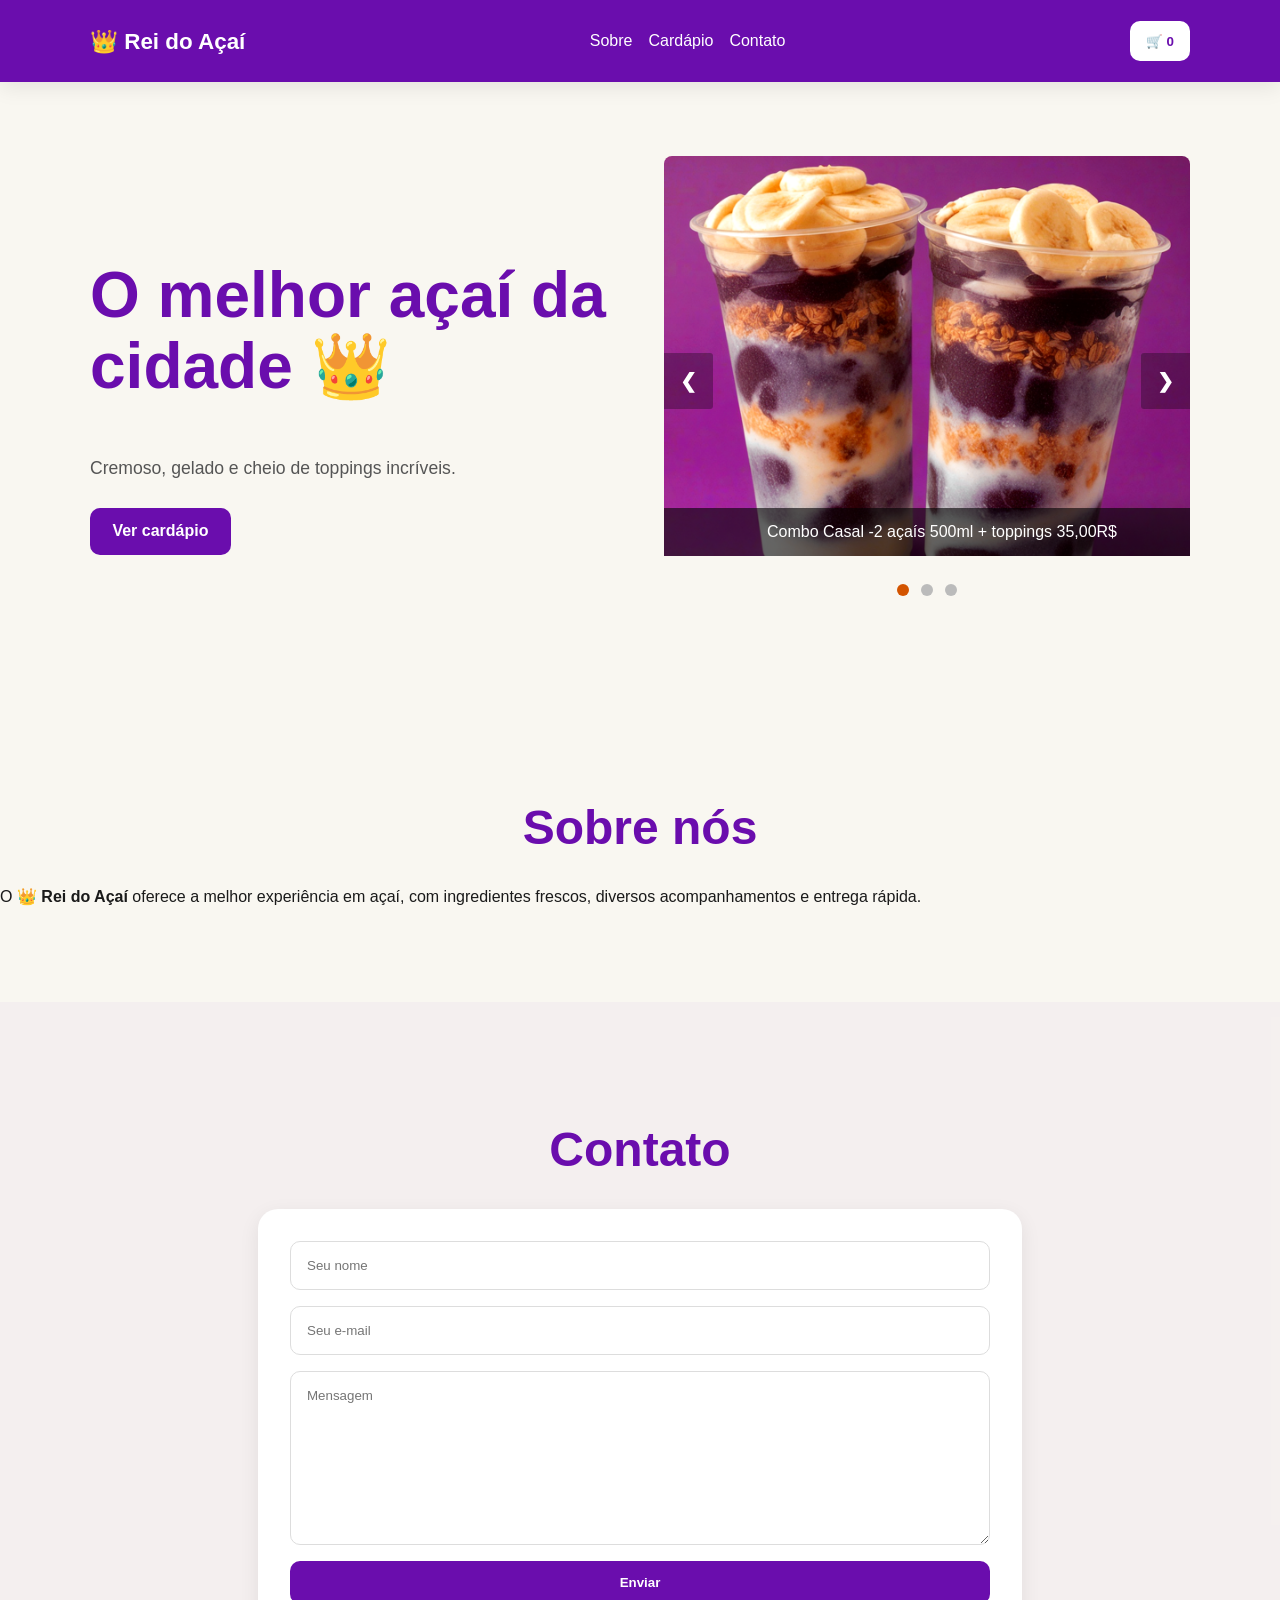
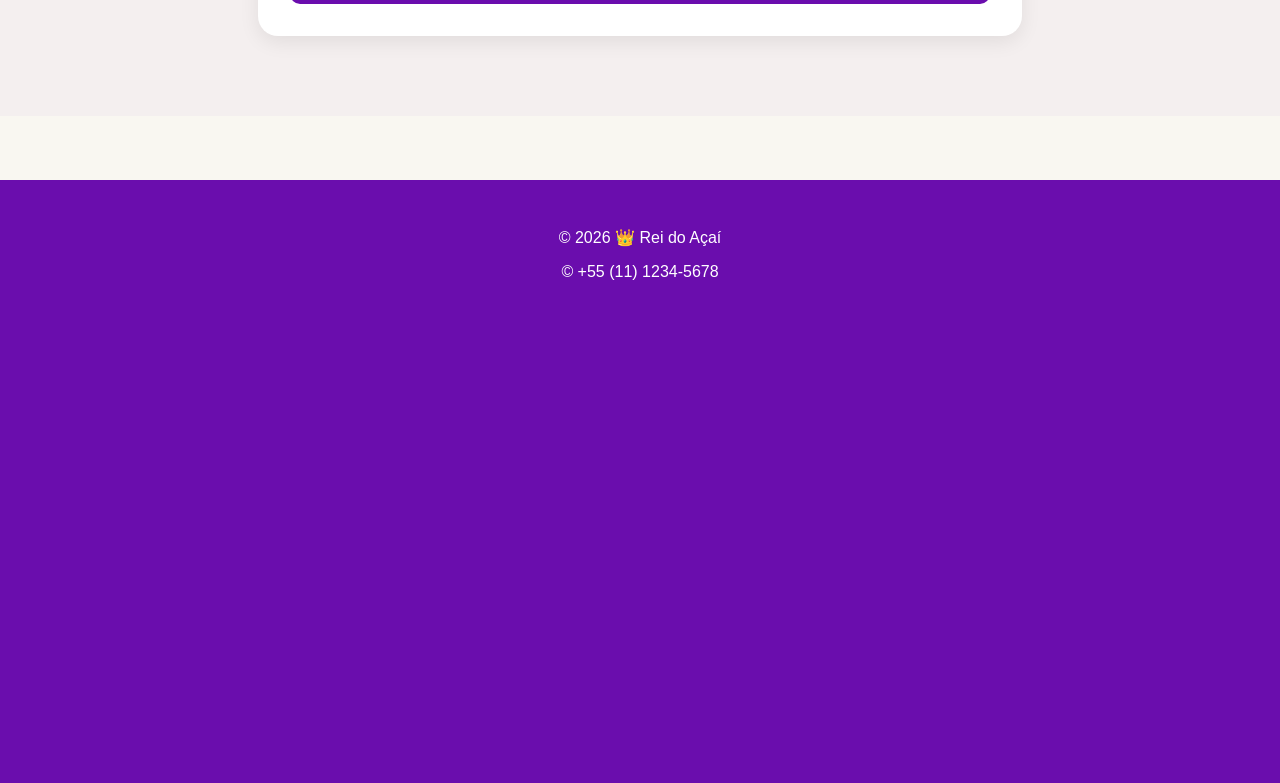
==== index.html @ 5f9c90d5 "Add files via upload" ====
<!DOCTYPE html>
<html lang="pt-BR">
<head>
  <meta charset="UTF-8">
  <meta name="viewport" content="width=device-width, initial-scale=1.0">
  <title>👑 Rei do Açaí</title>

  <link rel="stylesheet" href="css/style.css">
</head>
<body>

<header class="site-header">
  <div class="container header-inner">

    <a href="index.html" class="logo">👑 Rei do Açaí</a>

    <nav>
      <ul class="nav-list">
        <li><a href="#sobre">Sobre</a></li>
        <li><a href="cardapio.html">Cardápio</a></li>
        <li><a href="#contato">Contato</a></li>
      </ul>
    </nav>

    <button class="cart-btn" id="abrir-carrinho">
      🛒 <span id="cart-count">0</span>
    </button>

  </div>
</header>

<main>

<section class="hero">
  <div class="container hero-grid">

    <div>
      <h1>O melhor açaí da cidade 👑</h1>

      <p class="lead">
        Cremoso, gelado e cheio de toppings incríveis.
      </p>

      <a href="cardapio.html" class="btn">
        Ver cardápio
      </a>
    </div>

    <div class="carousel-container">

    <!-- Slide 1 -->
    <div class="slide fade">
        <img src="img/promocao-casal.png" alt="Promoção 1">
        <div class="caption">Combo Casal -2 açaís 500ml + toppings 35,00R$ </div>
    </div>

    <!-- Slide 2 -->
    <div class="slide fade">
        <img src="img/Nutella.png" alt="Promoção 2">
        <div class="caption">Açaí Especial - Nutella + Morango + Leite condensado 25,00R$</div>
    </div>

    <!-- Slide 3 -->
    <div class="slide fade">
        <img src="img/copo novo.png" alt="Promoção 3">
        <div class="caption">Açaí 500ml + 4 Acompanhamentos 15,00R$</div>
    </div>

    <!-- Botões de navegação -->
    <a class="prev" onclick="plusSlides(-1)">&#10094;</a>
    <a class="next" onclick="plusSlides(1)">&#10095;</a>

    <!-- Pontos indicativos -->
    <div class="dots-container">
        <span class="dot" onclick="currentSlide(1)"></span>
        <span class="dot" onclick="currentSlide(2)"></span>
        <span class="dot" onclick="currentSlide(3)"></span>
    </div>

</div>     
</section>

<section id="sobre" class="section">
  <div class="container">

    <h2>Sobre nós</h2>

    <p>
      O 👑 <b>Rei do Açaí</b> oferece a melhor experiência em açaí,
      com ingredientes frescos, diversos acompanhamentos e entrega rápida.    
    </p>
  </div>
</section>

<section id="contato" class="section section--alt">
  <div class="container">

    <h2>Contato</h2>

    <form class="form">
      <input type="text" placeholder="Seu nome" required>
      <input type="email" placeholder="Seu e-mail" required>
      <textarea placeholder="Mensagem"></textarea>

      <button class="btn">Enviar</button>
    </form>

  </div>
</section>

</main>

<footer class="site-footer">
  <div class="container">
    <p>© <span id="ano"></span> 👑 Rei do Açaí</p>
    <p>© <span id="numero"></span> +55 (11) 1234-5678</p>
    <iframe src="https://www.google.com/maps/embed?pb=!1m18!1m12!1m3!1d3654.9751998334177!2d-46.78167852483975!3d-23.641059178745145!2m3!1f0!2f0!3f0!3m2!1i1024!2i768!4f13.1!3m3!1m2!1s0x94ce5385d545699f%3A0x679406ba9e867572!2zVm9jYcOnw6NvIC0gU2VkZQ!5e0!3m2!1spt-BR!2sbr!4v1779302916256!5m2!1spt-BR!2sbr" width="600" height="450" style="border:0;" allowfullscreen="" loading="lazy" referrerpolicy="no-referrer-when-downgrade"></iframe>
  </div>
</footer>

<script src="Js/carosel.js"></script>
<script src="Js/carrinho.js"></script>
<script src="Js/app.js"></script>
</body>
  </html>
---- css/style.css ----
:root {
  --cor-primaria: #6a0dad;
  --cor-primaria-escura: color-mix(in oklab, #5B2A86 80%, black);
  --cor-fundo: #f9f7f1;
  --cor-superficie: #ffffff;
  --cor-texto: #1a1a1a;
  --cor-muted: #555;
  --cor-borda: #e6e1d8;
  --raio: 12px;
  --sombra: 0 6px 20px rgba(0,0,0,.08);
  --max: 1100px;
  --cor-secundaria: #ffffff;
  --cor-destaque: #25d366;
}

body {
  margin: 0;
  font-family: 'Poppins', sans-serif;
  background: var(--cor-fundo);
  color: var(--cor-texto);
  overflow-x: hidden;
}

/* HEADER */
.site-header {
  background: var(--cor-primaria);
  color: rgb(255, 255, 255);
  padding: 1rem 0;
  position: sticky;
  top: 0;
  z-index: 1000;
  box-shadow: var(--sombra);
}

.header-inner {
  display: flex;
  justify-content: space-between;
  align-items: center;
  width: min(100% - 2rem, var(--max));
  margin-inline: auto;
  gap: 1rem;
}

.logo {
  color: white;
  text-decoration: none;
  font-size: 1.4rem;
  font-weight: bold;
}

.nav-list {
  display: flex;
  gap: 1rem;
  list-style: none;
  padding: 0;
}

.nav-list a {
  color: white;
  text-decoration: none;
  font-weight: 500;
  transition: 0.3s;
}

.nav-list a:hover {
  color: #ffd54a;
}

/* HERO */
.hero {
  padding: 4rem 0;
}

.hero-grid {
  width: min(100% - 2rem, var(--max));
  margin-inline: auto;

  display: grid;
  grid-template-columns: 1fr 1fr;
  align-items: center;
  gap: 3rem;
}

.hero h1 {
  font-size: clamp(2.5rem, 5vw, 4.5rem);
  line-height: 1.1;
  color: var(--cor-primaria);
}

.lead {
  font-size: 1.1rem;
  color: var(--cor-muted);
  margin: 1.5rem 0;
  line-height: 1.7;
}

.hero-img img {
  width: 100%;
  max-width: 500px;
  display: block;
  margin-inline: auto;

  border-radius: 25px;
  box-shadow: 0 15px 40px rgba(0,0,0,0.2);

  transition: 0.4s;
}

.hero-img img:hover {
  transform: scale(1.03);
}

/* BOTÕES */
.btn {
  background: var(--cor-primaria);
  color: white;
  padding: 0.9rem 1.4rem;
  border-radius: 10px;
  text-decoration: none;
  display: inline-block;
  border: none;
  cursor: pointer;
  transition: 0.3s;
  font-weight: 600;
}

.btn:hover {
  opacity: 0.95;
  transform: translateY(-3px);
}

.btn--outline {
  border: 2px solid var(--cor-primaria);
  background: transparent;
  color: var(--cor-primaria);
}

.btn--whatsapp {
  background: var(--cor-destaque);
}
/*Carrossel */
.carousel-container {
    max-width: 100%;
    position: relative;
    margin: 10px auto;
    overflow: hidden;
    border-radius: 8px; /* Cantos arredondados para um ar moderno */
    padding-bottom: 50px;
}

.slide {
    display: none; /* Esconde as imagens por padrão */
    position: relative;
    width: 100%;
}

.dots-container {
    position: absolute;
    left: 50%;
    transform: translateX(-50%);
    bottom: 10px;
    display: flex;
    justify-content: center;
    gap: 12px;
    width: auto;
    padding: 0;
}

.slide img {
    width: 100%;
    height: 400px; /* Altura fixa para manter o padrão abaixo do menu */
    object-fit: cover; /* Garante que a foto não estique */
    display: block;
}

/* Legenda da Promoção */
.caption {
    background: rgba(0, 0, 0, 0.6);
    color: #fff;
    padding: 15px;
    position: absolute;
    bottom: 0;
    width: 100%;
    text-align: center;
    font-family: sans-serif;
}

/* Botões Anterior e Próximo */
.prev, .next {
    cursor: pointer;
    position: absolute;
    top: 50%;
    transform: translateY(-50%);
    padding: 16px;
    color: white;
    font-weight: bold;
    font-size: 20px;
    background: rgba(0,0,0,0.3);
    border-radius: 0 3px 3px 0;
    user-select: none;
}

.next { right: 0; border-radius: 3px 0 0 3px; }
.prev:hover, .next:hover { background-color: rgba(0,0,0,0.8); }

.dot {
    cursor: pointer;
    height: 12px;
    width: 12px;
    background-color: #bbb;
    border-radius: 50%;
    display: inline-block;
}
.active, .dot:hover { background-color: #d35400; } /* Cor de destaque (Laranja Padaria) */

/* Animação Fade */
.fade {
    animation: fadeAnim 1.5s;
}

@keyframes fadeAnim {
    from {opacity: .4} 
    to {opacity: 1}
}
/* FEATURES */
.features {
  width: min(100% - 2rem, var(--max));
  margin-inline: auto;

  display: flex;
  gap: 1rem;
  text-align: center;
  margin-top: 3rem;
}

.feature {
  flex: 1;
  padding: 1.5rem;
  background: white;
  border-radius: 16px;
  box-shadow: var(--sombra);
  transition: 0.3s;
}

.feature:hover {
  transform: translateY(-8px);
  background: var(--cor-primaria);
  color: white;
}

/* CARDS */
.cards {
  width: min(100% - 2rem, var(--max));
  margin-inline: auto;

  display: grid;
  grid-template-columns: repeat(auto-fit, minmax(240px,1fr));
  gap: 1.5rem;
  margin-top: 2rem;
}

.card {
  border-radius: 18px;
  overflow: hidden;
  background: white;
  box-shadow: 0 4px 10px rgba(0,0,0,0.1);
  transition: 0.3s;
}

.card:hover {
  transform: translateY(-8px);
  background: var(--cor-primaria);
  color: white;
}

.card-img {
  width: 100%;
  height: 220px;
  object-fit: cover;
}

.card-content {
  padding: 1rem;
}

.card-footer {
  display: flex;
  justify-content: space-between;
  align-items: center;
  margin-top: 1rem;
}

/* CARRINHO */
.cart-btn {
  background: white;
  color: #6a0dad;
  border: none;
  padding: 0.8rem 1rem;
  border-radius: 10px;
  cursor: pointer;
  font-weight: bold;
  transition: 0.3s;
}

.cart-btn:hover {
  transform: scale(1.05);
}

.cart-sidebar {
  position: fixed;
  top: 0;
  right: -400px;
  width: 350px;
  max-width: 100%;
  height: 100vh;
  background: white;
  box-shadow: -5px 0 20px rgba(0,0,0,0.2);
  transition: 0.3s;
  z-index: 999;

  display: flex;
  flex-direction: column;
}

.cart-sidebar.ativo {
  right: 0;
}

.cart-header,
.cart-footer {
  padding: 1rem;
  border-bottom: 1px solid #ddd;
}

#cart-items {
  flex: 1;
  overflow-y: auto;
  padding: 1rem;
}

.cart-item {
  display: flex;
  justify-content: space-between;
  margin-bottom: 1rem;
}

/* SECTIONS */
.section {
  padding: 5rem 0;
}

.section--alt {
  background: rgba(106,13,173,0.03);
}

.section h2 {
  text-align: center;
  color: var(--cor-primaria);
  font-size: clamp(2rem, 4vw, 3rem);
  margin-bottom: 2rem;
}

/* FORM */
.form {
  width: min(100% - 2rem, 700px);
  margin-inline: auto;

  display: flex;
  flex-direction: column;
  gap: 1rem;

  background: white;
  padding: 2rem;

  border-radius: 20px;

  box-shadow: var(--sombra);
}

.form input,
.form textarea {
  padding: 1rem;
  border-radius: 10px;
  border: 1px solid #ddd;
  font-family: inherit;
}

.form textarea {
  min-height: 140px;
  resize: vertical;
}

/* FOOTER */
.site-footer {
  background: var(--cor-primaria);
  color: white;
  text-align: center;
  padding: 2rem 1rem;
  margin-top: 4rem;
}

/* ========================================
   SOBRE
======================================== */

.sobre-section {
  padding: 6rem 0;
  background:
    linear-gradient(
      135deg,
      rgba(106, 13, 173, 0.03),
      rgba(255, 255, 255, 1)
    );
}

.sobre-grid {
  width: min(100% - 2rem, var(--max));
  margin-inline: auto;

  display: grid;
  grid-template-columns: 1fr 1fr;
  gap: 4rem;
  align-items: center;
}

.sobre-tag {
  display: inline-block;

  background: #ffd54a;
  color: #000;

  padding: 0.6rem 1rem;

  border-radius: 999px;

  font-weight: 600;

  margin-bottom: 1rem;

  box-shadow: var(--sombra);
}

.sobre-content h2 {
  font-size: clamp(2.2rem, 4vw, 4rem);

  line-height: 1.1;

  color: var(--cor-primaria);

  margin-bottom: 1.5rem;
}

.sobre-text {
  font-size: 1.05rem;

  line-height: 1.8;

  color: var(--cor-muted);

  margin-bottom: 1rem;
}

/* INFORMAÇÕES */

.sobre-info {
  margin: 2rem 0;
}

.info-item {
  background: white;

  padding: 1rem 1.2rem;

  border-radius: 14px;

  margin-bottom: 1rem;

  box-shadow: var(--sombra);

  font-weight: 500;

  transition: 0.3s;
}

.info-item:hover {
  transform: translateX(8px);

  background: var(--cor-primaria);

  color: white;
}

/* BENEFÍCIOS */

.sobre-beneficios {
  display: flex;

  gap: 1rem;

  flex-wrap: wrap;

  margin: 2rem 0;
}

.beneficio {
  flex: 1;

  min-width: 160px;

  background: white;

  border-radius: 18px;

  padding: 1.5rem 1rem;

  text-align: center;

  box-shadow: var(--sombra);

  transition: 0.3s;
}

.beneficio:hover {
  background: var(--cor-primaria);

  color: white;

  transform: translateY(-8px);
}

.beneficio span {
  display: block;

  font-size: 2rem;

  margin-bottom: 0.8rem;
}

/* IMAGEM */

.sobre-image {
  position: relative;
}

.sobre-image img {
  width: 100%;

  max-width: 520px;

  display: block;

  margin-inline: auto;

  border-radius: 28px;

  box-shadow: 0 15px 40px rgba(0,0,0,0.2);

  transition: 0.4s;
}

.sobre-image img:hover {
  transform: scale(1.02);
}

/* CARD FLUTUANTE */

.sobre-card {
  position: absolute;

  bottom: -20px;
  left: -20px;

  background: var(--cor-primaria);

  color: white;

  padding: 1.5rem;

  border-radius: 20px;

  box-shadow: 0 12px 30px rgba(0,0,0,0.2);

  max-width: 220px;
}

.sobre-card h3 {
  margin: 0;

  font-size: 2rem;

  color: #ffd54a;
}

.sobre-card p {
  margin-top: 0.5rem;

  line-height: 1.5;
}

/* RESPONSIVO */
@media (max-width: 900px) {

  .sobre-grid,
  .hero-grid {
    grid-template-columns: 1fr;

    gap: 3rem;
  }

  .sobre-content {
    text-align: center;
  }

  .sobre-beneficios {
    justify-content: center;
  }

  .sobre-card {
    position: relative;

    left: 0;
    bottom: 0;

    margin-top: 1.5rem;

    max-width: 100%;
  }

  .features {
    flex-direction: column;
  }

}

@media (max-width: 768px) {

  .nav-list {
    gap: 0.5rem;
    font-size: 0.9rem;
    flex-wrap: wrap;
    justify-content: center;
  }

  .header-inner {
    flex-direction: column;
  }

  .cart-sidebar {
    width: 100%;
  }

  .hero {
    padding: 2rem 0;
  }

  .hero h1 {
    text-align: center;
  }

  .lead {
    text-align: center;
  }

  .hero-grid {
    text-align: center;
  }

}

@media (max-width: 600px) {

  .sobre-section {
    padding: 4rem 0;
  }

  .sobre-content h2 {
    font-size: 2.2rem;
  }

  .sobre-text {
    font-size: 1rem;
  }

  .beneficio {
    min-width: 100%;
  }

  .sobre-image img {
    max-width: 100%;
  }

}
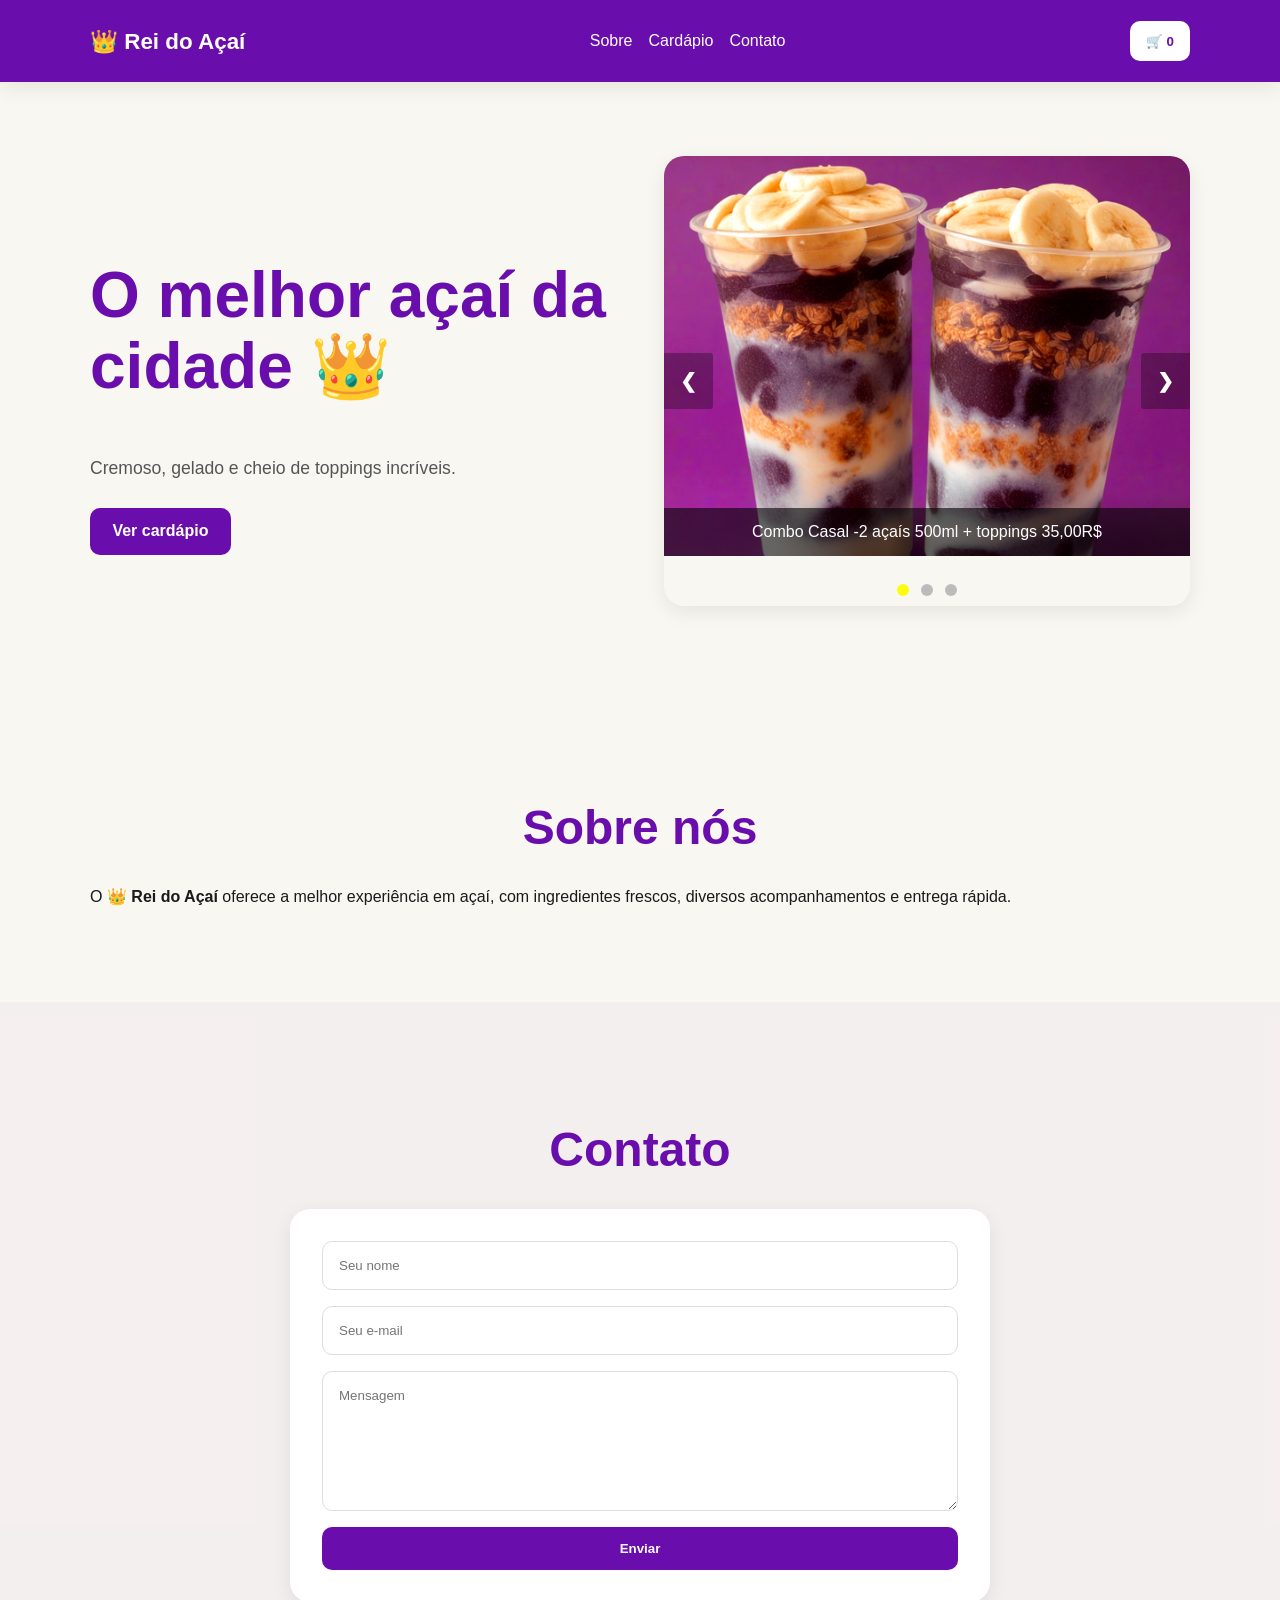
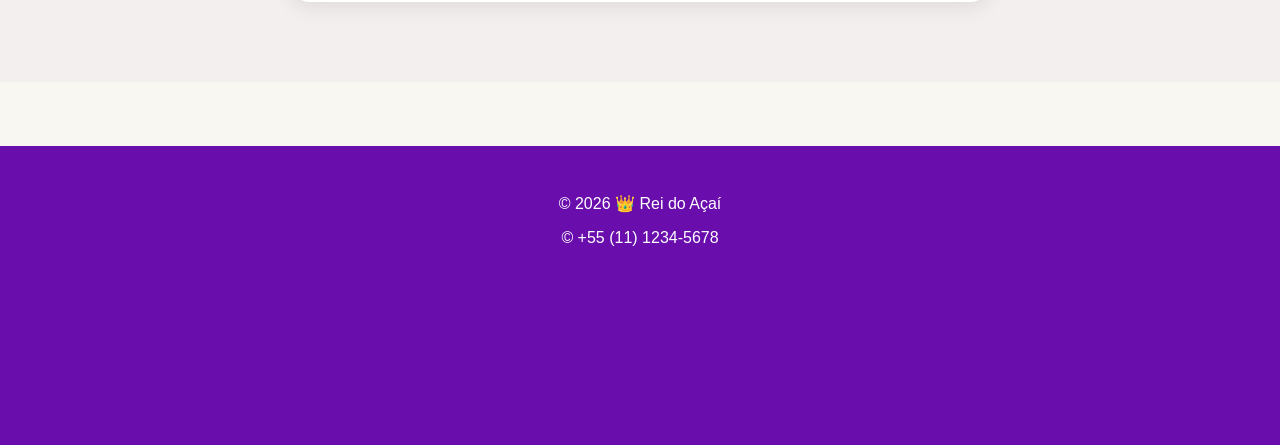
==== commit 0397feb5: "Fix script source paths in index.html" ====
--- a/index.html
+++ b/index.html
@@ -118,8 +118,8 @@
   </div>
 </footer>
 
-<script src="Js/carosel.js"></script>
-<script src="Js/carrinho.js"></script>
-<script src="Js/app.js"></script>
+<script src="js/carosel.js"></script>
+<script src="js/carrinho.js"></script>
+<script src="js/app.js"></script>
 </body>
   </html>
--- a/css/style.css
+++ b/css/style.css
@@ -21,6 +21,34 @@
   overflow-x: hidden;
 }
 
+*, *::before, *::after {
+  box-sizing: border-box;
+}
+
+.container {
+  width: min(100% - 2rem, var(--max));
+  margin-inline: auto;
+}
+
+.hero-img {
+  width: 100%;
+}
+
+.hero-img img {
+  width: 100%;
+  max-height: 520px;
+  object-fit: cover;
+}
+
+.site-footer iframe {
+  width: 100%;
+  max-width: 100%;
+  height: auto;
+  border: 0;
+  display: block;
+  margin: 1rem auto 0;
+}
+
 /* HEADER */
 .site-header {
   background: var(--cor-primaria);
@@ -140,12 +168,14 @@
 }
 /*Carrossel */
 .carousel-container {
+    width: min(100%, 720px);
     max-width: 100%;
     position: relative;
     margin: 10px auto;
     overflow: hidden;
-    border-radius: 8px; /* Cantos arredondados para um ar moderno */
+    border-radius: 20px; /* Cantos arredondados para um ar moderno */
     padding-bottom: 50px;
+    box-shadow: var(--sombra);
 }
 
 .slide {
@@ -211,7 +241,7 @@
     border-radius: 50%;
     display: inline-block;
 }
-.active, .dot:hover { background-color: #d35400; } /* Cor de destaque (Laranja Padaria) */
+.active, .dot:hover { background-color: #fffb0f; } /* Cor de destaque (Laranja Padaria) */
 
 /* Animação Fade */
 .fade {
@@ -603,8 +633,12 @@
   .sobre-grid,
   .hero-grid {
     grid-template-columns: 1fr;
-
-    gap: 3rem;
+    gap: 2.5rem;
+  }
+
+  .hero-grid {
+    text-align: center;
+    justify-items: center;
   }
 
   .sobre-content {
@@ -617,12 +651,9 @@
 
   .sobre-card {
     position: relative;
-
     left: 0;
     bottom: 0;
-
     margin-top: 1.5rem;
-
     max-width: 100%;
   }
 
@@ -630,19 +661,40 @@
     flex-direction: column;
   }
 
+  .carousel-container {
+    width: 100%;
+    padding-bottom: 0;
+  }
+
+  .slide img {
+    height: auto;
+  }
+
+  .section {
+    padding: 4rem 0;
+  }
+
 }
 
 @media (max-width: 768px) {
+
+  .header-inner {
+    flex-direction: column;
+    align-items: center;
+    gap: 1rem;
+  }
 
   .nav-list {
     gap: 0.5rem;
-    font-size: 0.9rem;
+    font-size: 0.95rem;
     flex-wrap: wrap;
     justify-content: center;
   }
 
-  .header-inner {
-    flex-direction: column;
+  .cart-btn,
+  .btn {
+    width: 100%;
+    text-align: center;
   }
 
   .cart-sidebar {
@@ -653,10 +705,7 @@
     padding: 2rem 0;
   }
 
-  .hero h1 {
-    text-align: center;
-  }
-
+  .hero h1,
   .lead {
     text-align: center;
   }
@@ -665,20 +714,33 @@
     text-align: center;
   }
 
+  .form {
+    width: min(100% - 2rem, 100%);
+    padding: 1.5rem;
+  }
+
+  .card-img {
+    height: 180px;
+  }
+
 }
 
 @media (max-width: 600px) {
 
+  .section {
+    padding: 3rem 0;
+  }
+
   .sobre-section {
-    padding: 4rem 0;
+    padding: 3rem 0;
   }
 
   .sobre-content h2 {
-    font-size: 2.2rem;
+    font-size: 2rem;
   }
 
   .sobre-text {
-    font-size: 1rem;
+    font-size: 0.98rem;
   }
 
   .beneficio {
@@ -689,4 +751,30 @@
     max-width: 100%;
   }
 
-}+  .cards {
+    gap: 1rem;
+  }
+
+  .site-header {
+    padding: 0.85rem 0;
+  }
+
+  .header-inner {
+    width: min(100% - 2rem, var(--max));
+  }
+
+  .nav-list {
+    width: 100%;
+    justify-content: center;
+  }
+
+  .btn,
+  .cart-btn {
+    max-width: 420px;
+  }
+
+  .site-footer iframe {
+    min-height: 220px;
+  }
+
+}
